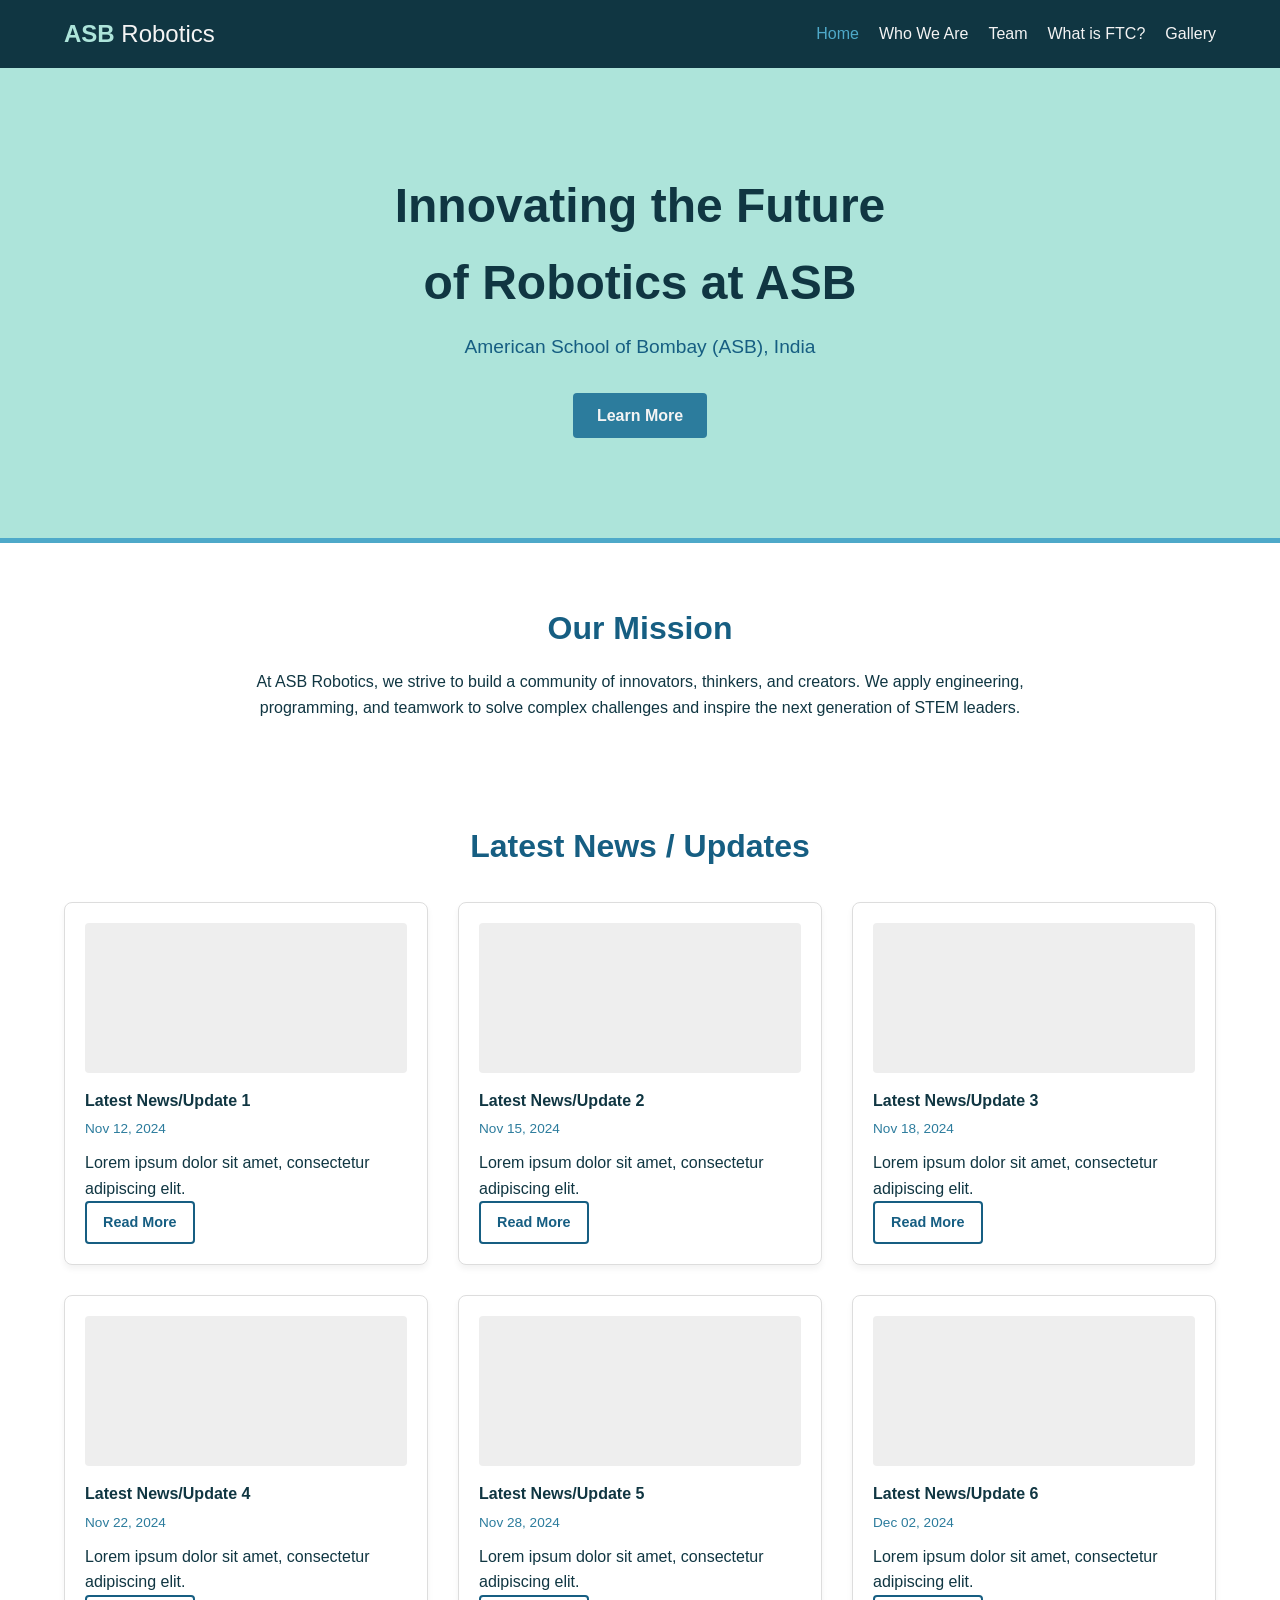
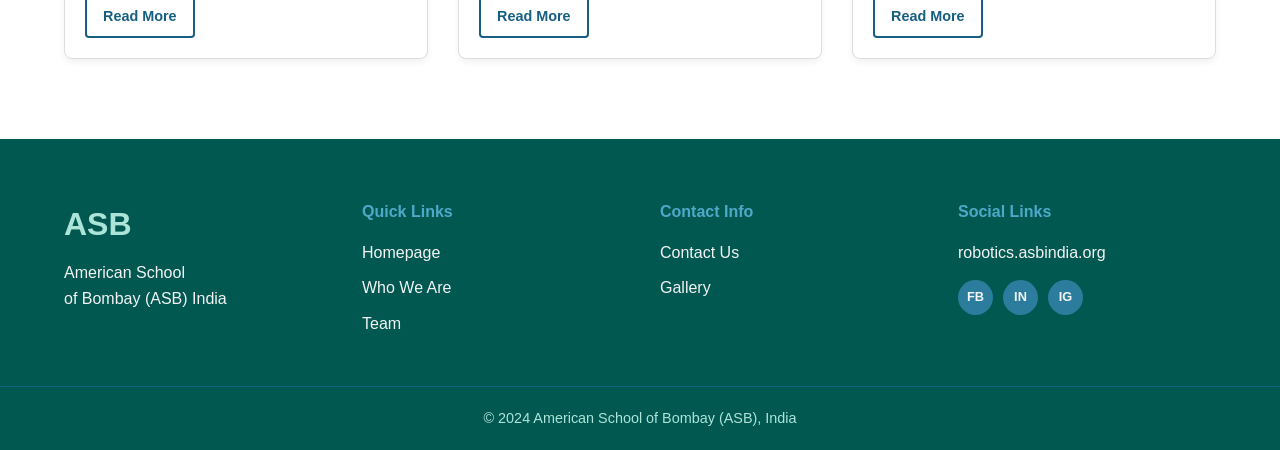
==== index.html @ 2c50e63c "basic website start with parts for robotics team" ====
<!DOCTYPE html>
<html lang="en">
<head>
    <meta charset="UTF-8">
    <meta name="viewport" content="width=device-width, initial-scale=1.0">
    <title>ASB Robotics - Home</title>
    <link rel="stylesheet" href="style.css">
</head>
<body>

    <header class="main-header">
        <div class="container nav-container">
            <div class="logo">
                <h1>ASB <span>Robotics</span></h1>
            </div>
            <nav>
                <ul class="nav-links">
                    <li><a href="index.html" class="active">Home</a></li>
                    <li><a href="who-we-are.html">Who We Are</a></li>
                    <li><a href="team.html">Team</a></li>
                    <li><a href="what-is-ftc.html">What is FTC?</a></li>
                    <li><a href="gallery.html">Gallery</a></li>
                </ul>
            </nav>
        </div>
    </header>

    <main>
        <section class="hero-home">
            <div class="container">
                <h2>Innovating the Future<br>of Robotics at ASB</h2>
                <p>American School of Bombay (ASB), India</p>
                <a href="what-is-ftc.html" class="btn-secondary">Learn More</a>
            </div>
        </section>

        <section class="mission container">
            <h3>Our Mission</h3>
            <p>At ASB Robotics, we strive to build a community of innovators, thinkers, and creators. We apply engineering, programming, and teamwork to solve complex challenges and inspire the next generation of STEM leaders.</p>
        </section>

        <section class="news container">
            <h3>Latest News / Updates</h3>
            <div class="news-grid">
                <article class="news-card">
                    <div class="placeholder-img"></div>
                    <h4>Latest News/Update 1</h4>
                    <span class="date">Nov 12, 2024</span>
                    <p>Lorem ipsum dolor sit amet, consectetur adipiscing elit.</p>
                    <a href="#" class="btn-outline">Read More</a>
                </article>
                <article class="news-card">
                    <div class="placeholder-img"></div>
                    <h4>Latest News/Update 2</h4>
                    <span class="date">Nov 15, 2024</span>
                    <p>Lorem ipsum dolor sit amet, consectetur adipiscing elit.</p>
                    <a href="#" class="btn-outline">Read More</a>
                </article>
                <article class="news-card">
                    <div class="placeholder-img"></div>
                    <h4>Latest News/Update 3</h4>
                    <span class="date">Nov 18, 2024</span>
                    <p>Lorem ipsum dolor sit amet, consectetur adipiscing elit.</p>
                    <a href="#" class="btn-outline">Read More</a>
                </article>
                <article class="news-card">
                    <div class="placeholder-img"></div>
                    <h4>Latest News/Update 4</h4>
                    <span class="date">Nov 22, 2024</span>
                    <p>Lorem ipsum dolor sit amet, consectetur adipiscing elit.</p>
                    <a href="#" class="btn-outline">Read More</a>
                </article>
                <article class="news-card">
                    <div class="placeholder-img"></div>
                    <h4>Latest News/Update 5</h4>
                    <span class="date">Nov 28, 2024</span>
                    <p>Lorem ipsum dolor sit amet, consectetur adipiscing elit.</p>
                    <a href="#" class="btn-outline">Read More</a>
                </article>
                <article class="news-card">
                    <div class="placeholder-img"></div>
                    <h4>Latest News/Update 6</h4>
                    <span class="date">Dec 02, 2024</span>
                    <p>Lorem ipsum dolor sit amet, consectetur adipiscing elit.</p>
                    <a href="#" class="btn-outline">Read More</a>
                </article>
            </div>
        </section>
    </main>

    <footer class="main-footer">
        <div class="container footer-grid">
            <div class="footer-brand">
                <h2>ASB</h2>
                <p>American School<br>of Bombay (ASB) India</p>
            </div>
            <div class="footer-links">
                <h4>Quick Links</h4>
                <ul>
                    <li><a href="index.html">Homepage</a></li>
                    <li><a href="who-we-are.html">Who We Are</a></li>
                    <li><a href="team.html">Team</a></li>
                </ul>
            </div>
            <div class="footer-contact">
                <h4>Contact Info</h4>
                <ul>
                    <li><a href="#">Contact Us</a></li>
                    <li><a href="gallery.html">Gallery</a></li>
                </ul>
            </div>
            <div class="footer-social">
                <h4>Social Links</h4>
                <p>robotics.asbindia.org</p>
                <div class="social-icons">
                    <span class="icon">FB</span>
                    <span class="icon">IN</span>
                    <span class="icon">IG</span>
                </div>
            </div>
        </div>
        <div class="footer-bottom">
            <p>&copy; 2024 American School of Bombay (ASB), India</p>
        </div>
    </footer>

</body>
</html>
---- style.css ----
/* =========================================
   ASB ROBOTICS - UNIFIED STYLESHEET
   ========================================= */

/* --- COLOR PALETTE & VARIABLES --- */
:root {
    --color-light-mint: #ade4da;
    --color-sky-blue: #4ea9c9;
    --color-med-blue: #2c7c9d;
    --color-dark-blue: #165e82;
    --color-dark-teal: #005850;
    --color-darkest: #103642;
    
    --text-light: #f4f4f4;
    --bg-light: #ffffff;
}

/* --- RESET & GLOBAL STYLES --- */
* {
    margin: 0;
    padding: 0;
    box-sizing: border-box;
    font-family: 'Segoe UI', Tahoma, Geneva, Verdana, sans-serif;
}

body {
    background-color: var(--bg-light);
    color: var(--color-darkest);
    line-height: 1.6;
}

a {
    text-decoration: none;
    color: inherit;
}

ul {
    list-style: none;
}

.container {
    width: 90%;
    max-width: 1200px;
    margin: 0 auto;
}

/* --- BUTTONS --- */
.btn-primary, .btn-secondary, .btn-outline {
    display: inline-block;
    padding: 10px 24px;
    border-radius: 4px;
    font-weight: bold;
    transition: background-color 0.3s ease, color 0.3s ease;
}

.btn-primary { background-color: var(--color-dark-teal); color: var(--text-light); }
.btn-primary:hover { background-color: var(--color-dark-blue); }

.btn-secondary { background-color: var(--color-med-blue); color: var(--text-light); }
.btn-secondary:hover { background-color: var(--color-sky-blue); color: var(--color-darkest); }

.btn-outline {
    background-color: transparent;
    border: 2px solid var(--color-dark-blue);
    color: var(--color-dark-blue);
    padding: 8px 16px;
    font-size: 0.9rem;
}
.btn-outline:hover { background-color: var(--color-dark-blue); color: var(--text-light); }

/* --- HEADER / NAVIGATION --- */
.main-header {
    background-color: var(--color-darkest);
    color: var(--text-light);
    padding: 15px 0;
    position: sticky;
    top: 0;
    z-index: 100;
}

.nav-container {
    display: flex;
    justify-content: space-between;
    align-items: center;
}

.logo h1 { font-size: 1.5rem; color: var(--color-light-mint); }
.logo span { color: var(--text-light); font-weight: 300; }

.nav-links { display: flex; gap: 20px; }
.nav-links a { font-weight: 500; transition: color 0.3s ease; }
.nav-links a:hover, .nav-links a.active { color: var(--color-sky-blue); }

/* --- HOMEPAGE SPECIFIC --- */
.hero-home {
    background-color: var(--color-light-mint);
    padding: 100px 0;
    text-align: center;
    border-bottom: 5px solid var(--color-sky-blue);
}

.hero-home h2 { font-size: 3rem; color: var(--color-darkest); margin-bottom: 10px; }
.hero-home p { font-size: 1.2rem; color: var(--color-dark-blue); margin-bottom: 30px; }

.mission { text-align: center; padding: 60px 0; max-width: 800px; }
.mission h3 { font-size: 2rem; color: var(--color-dark-blue); margin-bottom: 15px; }

.news { padding: 40px 0 80px; }
.news h3 { font-size: 2rem; color: var(--color-dark-blue); margin-bottom: 30px; text-align: center; }
.news-grid { display: grid; grid-template-columns: repeat(auto-fit, minmax(300px, 1fr)); gap: 30px; }

.news-card {
    background: var(--bg-light);
    border: 1px solid #ddd;
    border-radius: 8px;
    padding: 20px;
    box-shadow: 0 4px 6px rgba(0,0,0,0.05);
    transition: transform 0.3s ease;
}
.news-card:hover { transform: translateY(-5px); border-color: var(--color-sky-blue); }

.placeholder-img {
    background-color: #eee;
    height: 150px;
    border-radius: 4px;
    margin-bottom: 15px;
}
.news-card h4 { color: var(--color-darkest); margin-bottom: 5px; }
.date { display: block; font-size: 0.85rem; color: var(--color-med-blue); margin-bottom: 10px; }

/* --- INTERNAL PAGES (Who We Are, Team, FTC, Gallery) --- */
.page-header { background-color: var(--color-dark-blue); color: var(--text-light); padding: 60px 0; text-align: center; margin-bottom: 40px; }
.content-section { padding: 20px 0 60px; }
.content-section h3 { color: var(--color-dark-blue); margin-bottom: 20px; font-size: 1.8rem; }
.text-center { text-align: center; }

/* Values Grid */
.values-grid { display: grid; grid-template-columns: repeat(auto-fit, minmax(250px, 1fr)); gap: 30px; margin-top: 30px; }
.icon-circle {
    width: 80px; height: 80px; background-color: var(--color-sky-blue); color: white;
    border-radius: 50%; display: flex; align-items: center; justify-content: center;
    margin: 0 auto 15px; font-size: 2rem; font-weight: bold;
}

/* Team Grid */
.team-grid { display: grid; gap: 20px; margin-bottom: 50px; justify-content: center; }
.grid-2 { grid-template-columns: repeat(auto-fit, minmax(300px, 1fr)); max-width: 800px; margin-left: auto; margin-right: auto; }
.grid-4 { grid-template-columns: repeat(auto-fit, minmax(200px, 1fr)); }
.photo { background-color: #ddd; height: 250px; margin-bottom: 15px; border-radius: 4px; }

/* Journey Grid */
.journey-grid { display: flex; align-items: center; justify-content: space-between; gap: 20px; flex-wrap: wrap; }
.journey-card { flex: 1; min-width: 200px; }
.journey-arrow { font-size: 2rem; color: var(--color-sky-blue); font-weight: bold; }
.placeholder-img-large { background-color: #ddd; height: 300px; width: 100%; border-radius: 4px; }

/* Gallery Grid */
.gallery-grid { display: grid; grid-template-columns: repeat(auto-fit, minmax(300px, 1fr)); gap: 15px; }
.gallery-item { background-color: #ccc; height: 250px; display: flex; align-items: center; justify-content: center; font-weight: bold; color: var(--color-darkest); border-radius: 4px; }
.gallery-item.video { background-color: var(--color-light-mint); }

/* --- FOOTER --- */
.main-footer { background-color: var(--color-dark-teal); color: var(--text-light); padding: 60px 0 20px; }
.footer-grid { display: grid; grid-template-columns: repeat(auto-fit, minmax(200px, 1fr)); gap: 40px; margin-bottom: 40px; }
.footer-brand h2 { font-size: 2rem; color: var(--color-light-mint); margin-bottom: 10px; }
.footer-links h4, .footer-contact h4, .footer-social h4 { color: var(--color-sky-blue); margin-bottom: 15px; }
.footer-links li, .footer-contact li { margin-bottom: 10px; }
.footer-links a:hover, .footer-contact a:hover { color: var(--color-light-mint); text-decoration: underline; }
.social-icons { display: flex; gap: 10px; margin-top: 15px; }
.icon {
    display: inline-flex; justify-content: center; align-items: center;
    width: 35px; height: 35px; background-color: var(--color-med-blue); border-radius: 50%;
    font-size: 0.8rem; font-weight: bold; cursor: pointer;
}
.icon:hover { background-color: var(--color-sky-blue); }
.footer-bottom { text-align: center; padding-top: 20px; border-top: 1px solid var(--color-dark-blue); font-size: 0.9rem; color: var(--color-light-mint); }
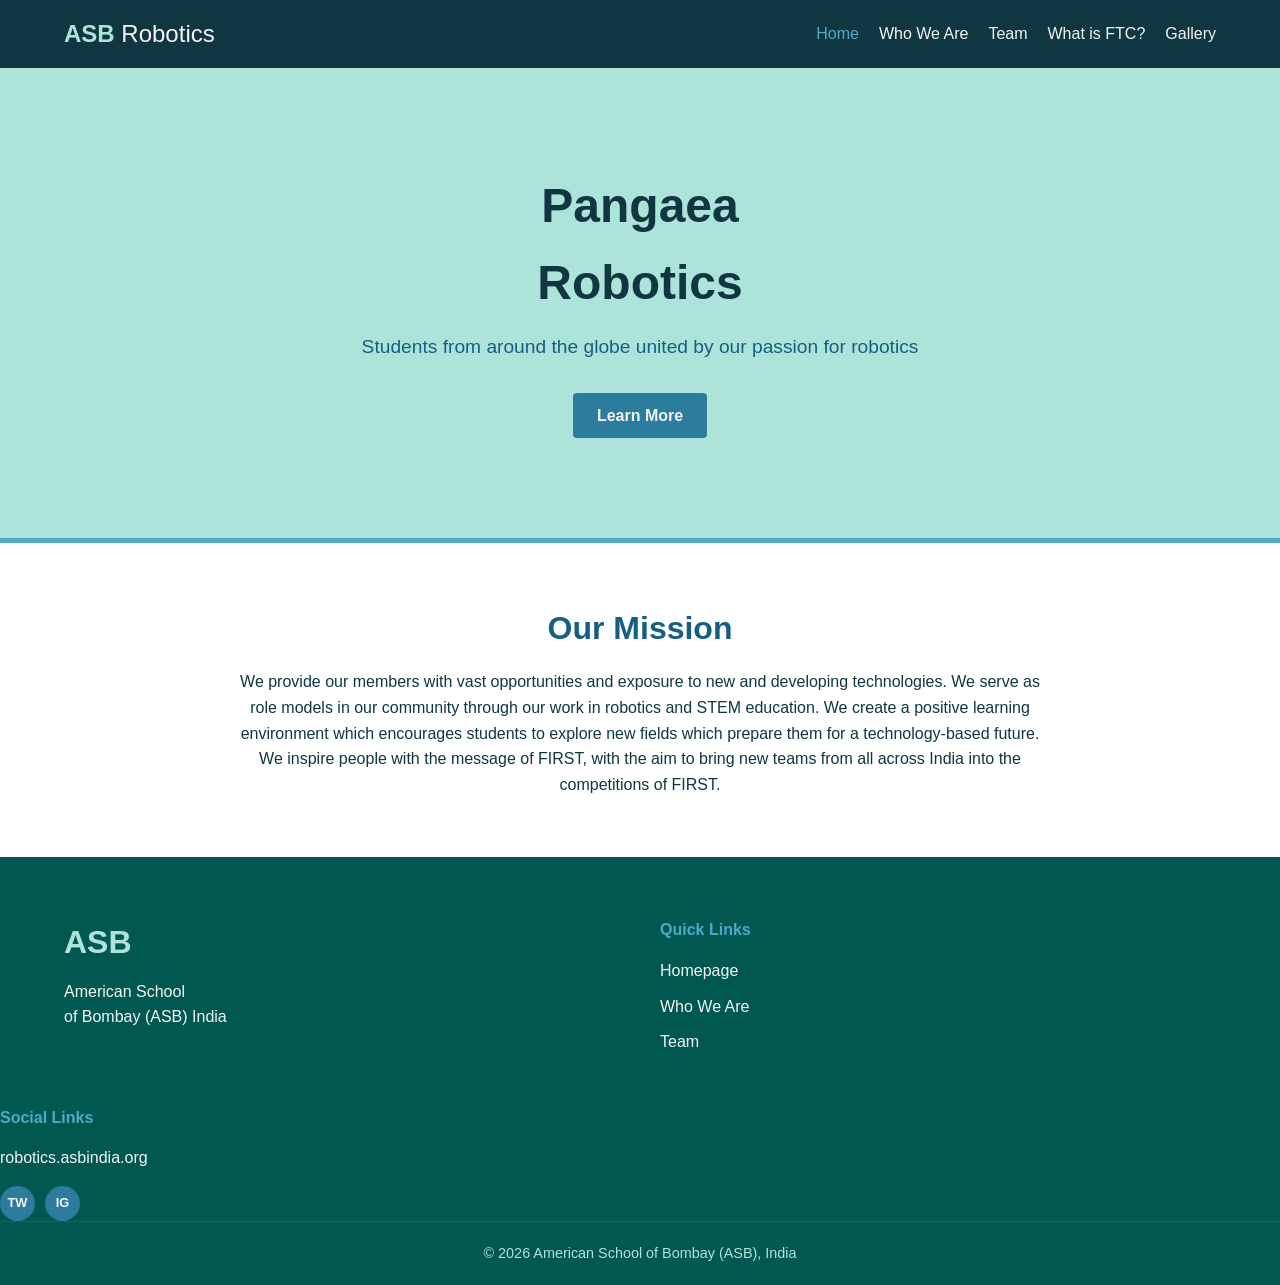
==== commit 9b246441: "changes to index.html" ====
--- a/index.html
+++ b/index.html
@@ -28,17 +28,22 @@
     <main>
         <section class="hero-home">
             <div class="container">
-                <h2>Innovating the Future<br>of Robotics at ASB</h2>
-                <p>American School of Bombay (ASB), India</p>
+                <h2>Pangaea<br>Robotics</h2>
+                <p>Students from around the globe united by our passion for robotics</p>
                 <a href="what-is-ftc.html" class="btn-secondary">Learn More</a>
             </div>
         </section>
 
         <section class="mission container">
             <h3>Our Mission</h3>
-            <p>At ASB Robotics, we strive to build a community of innovators, thinkers, and creators. We apply engineering, programming, and teamwork to solve complex challenges and inspire the next generation of STEM leaders.</p>
+            <p>We provide our members with vast opportunities and exposure to new 
+                and developing technologies. We serve as role models in our community through 
+                our work in robotics and STEM education. We create a positive learning environment 
+                which encourages students to explore new fields which prepare them for a technology-based future. 
+                We inspire people with the message of FIRST, with the aim to bring new teams from all across
+                 India into the competitions of FIRST.</p>
         </section>
-
+<!-- 
         <section class="news container">
             <h3>Latest News / Updates</h3>
             <div class="news-grid">
@@ -85,12 +90,15 @@
                     <a href="#" class="btn-outline">Read More</a>
                 </article>
             </div>
-        </section>
-    </main>
+        </section>-->
+    </main> 
+
+
 
     <footer class="main-footer">
         <div class="container footer-grid">
             <div class="footer-brand">
+                <!-- place holder for logo -->
                 <h2>ASB</h2>
                 <p>American School<br>of Bombay (ASB) India</p>
             </div>
@@ -102,25 +110,19 @@
                     <li><a href="team.html">Team</a></li>
                 </ul>
             </div>
-            <div class="footer-contact">
-                <h4>Contact Info</h4>
-                <ul>
-                    <li><a href="#">Contact Us</a></li>
-                    <li><a href="gallery.html">Gallery</a></li>
-                </ul>
+        
             </div>
             <div class="footer-social">
                 <h4>Social Links</h4>
                 <p>robotics.asbindia.org</p>
                 <div class="social-icons">
-                    <span class="icon">FB</span>
-                    <span class="icon">IN</span>
+                    <span class="icon">TW</span>
                     <span class="icon">IG</span>
                 </div>
             </div>
         </div>
         <div class="footer-bottom">
-            <p>&copy; 2024 American School of Bombay (ASB), India</p>
+            <p>&copy; 2026 American School of Bombay (ASB), India</p>
         </div>
     </footer>
 
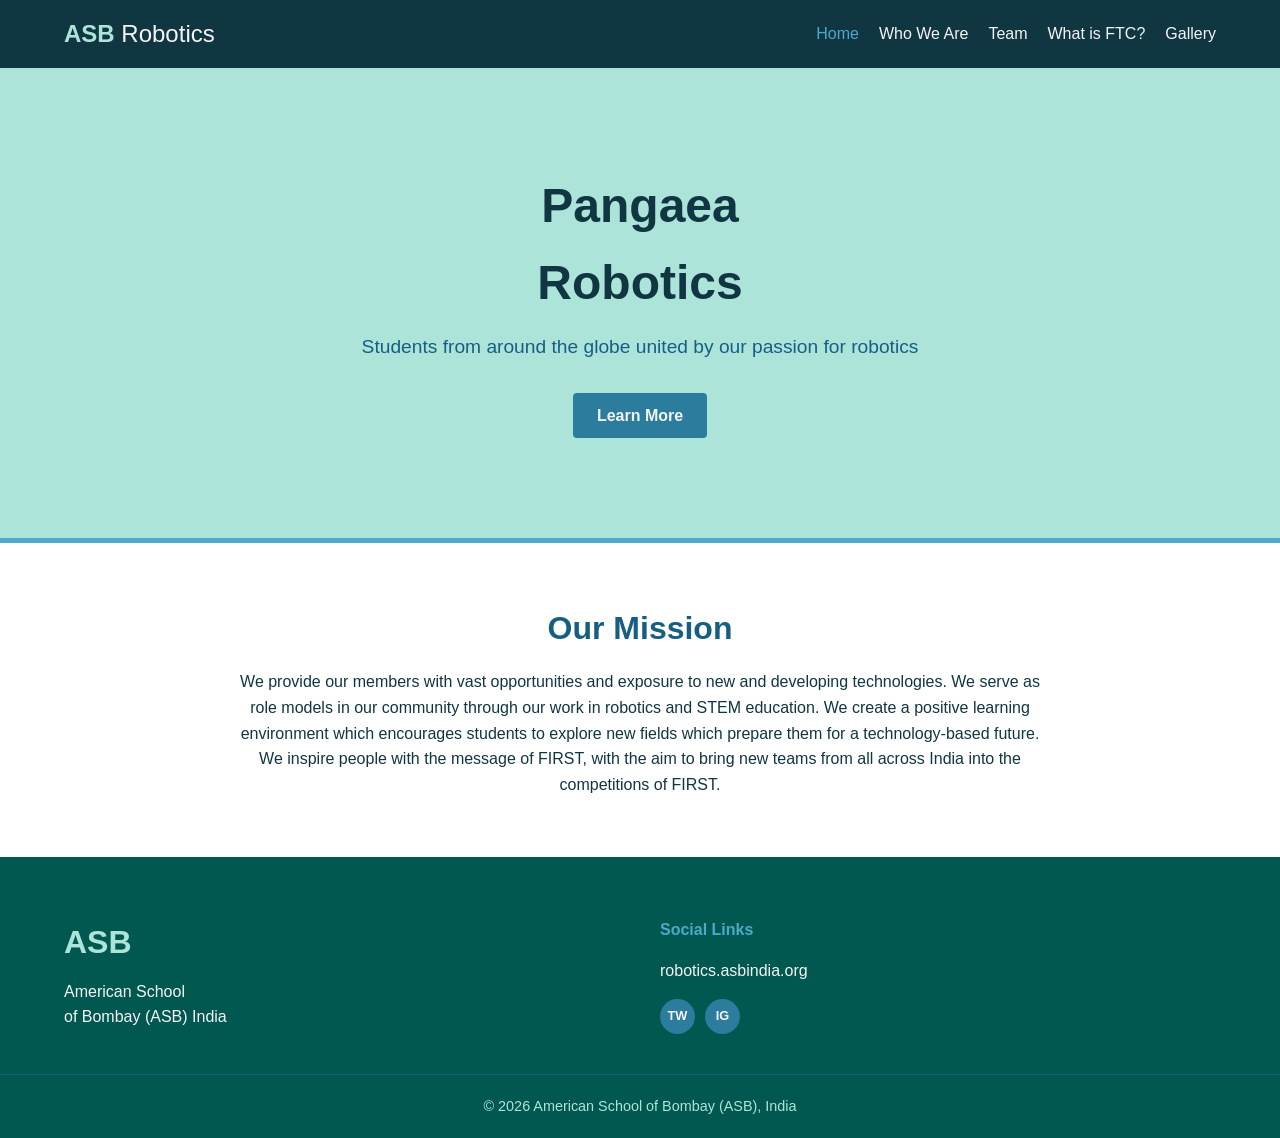
==== commit 48a3bf5b: "changes" ====
--- a/index.html
+++ b/index.html
@@ -102,16 +102,7 @@
                 <h2>ASB</h2>
                 <p>American School<br>of Bombay (ASB) India</p>
             </div>
-            <div class="footer-links">
-                <h4>Quick Links</h4>
-                <ul>
-                    <li><a href="index.html">Homepage</a></li>
-                    <li><a href="who-we-are.html">Who We Are</a></li>
-                    <li><a href="team.html">Team</a></li>
-                </ul>
-            </div>
         
-            </div>
             <div class="footer-social">
                 <h4>Social Links</h4>
                 <p>robotics.asbindia.org</p>
